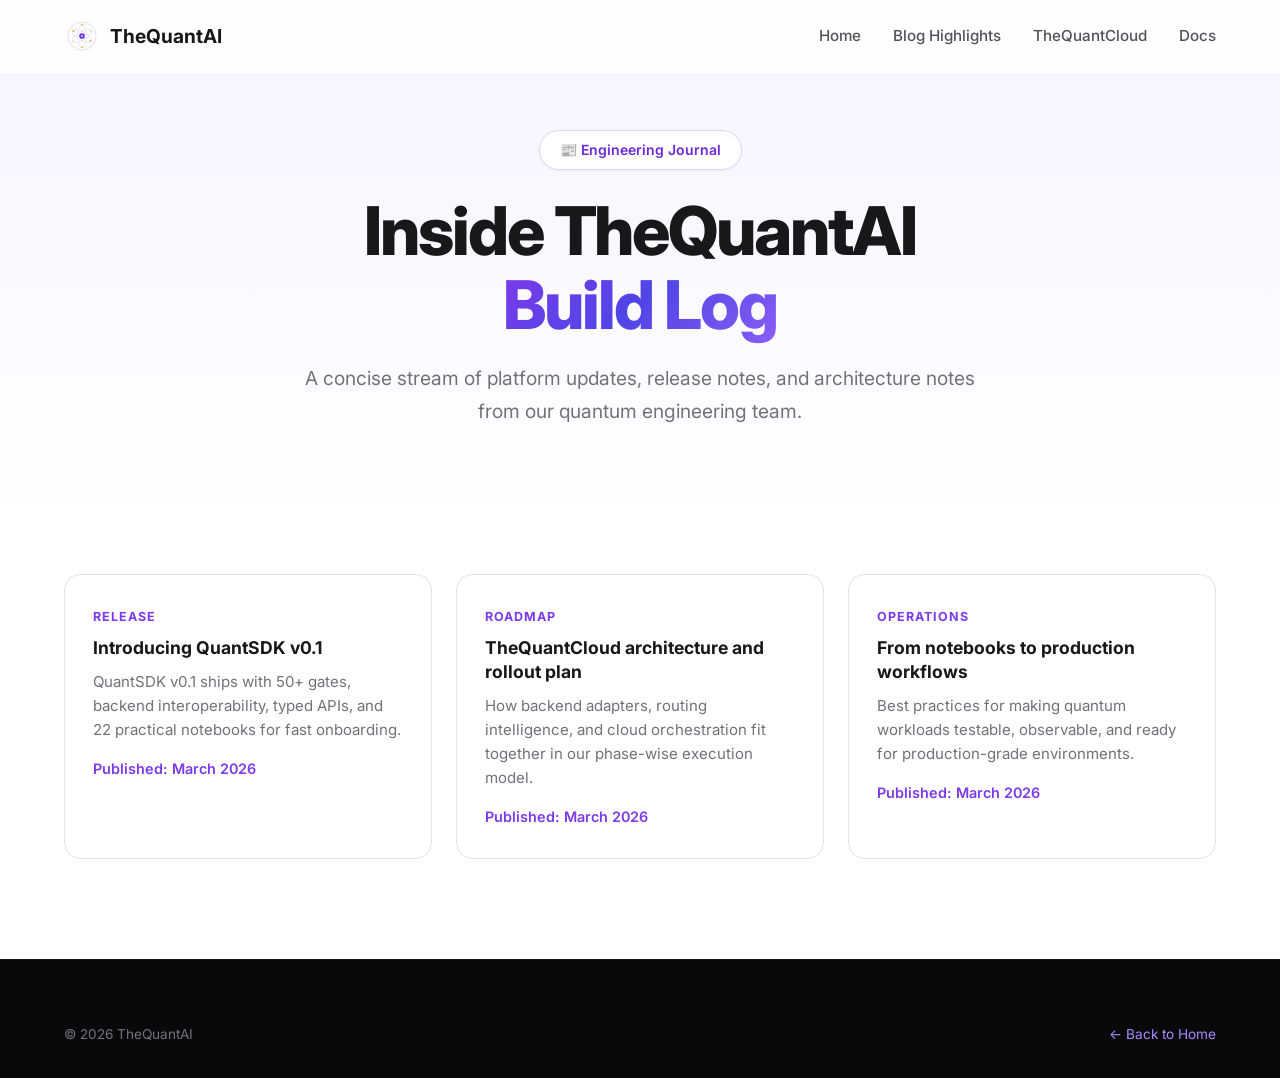
==== blog.html @ ac03808c "feat: add first-party blog page and sitemap entry" ====
<!DOCTYPE html>
<html lang="en">
<head>
    <meta charset="UTF-8">
    <meta name="viewport" content="width=device-width, initial-scale=1.0">
    <title>TheQuantAI Blog — Engineering Updates</title>
    <meta name="description" content="Engineering updates from TheQuantAI on QuantSDK, TheQuantCloud roadmap, and practical quantum workflows.">
    <meta property="og:title" content="TheQuantAI Blog">
    <meta property="og:description" content="Engineering updates and platform milestones from TheQuantAI.">
    <meta property="og:type" content="website">
    <meta property="og:url" content="https://thequantai.in/blog.html">
    <meta property="og:image" content="https://thequantai.in/assets/og-image.png">
    <link rel="icon" type="image/svg+xml" href="assets/favicon.svg">
    <link rel="preconnect" href="https://fonts.googleapis.com">
    <link rel="preconnect" href="https://fonts.gstatic.com" crossorigin>
    <link href="https://fonts.googleapis.com/css2?family=Inter:wght@400;500;600;700;800&family=JetBrains+Mono:wght@400;500&display=swap" rel="stylesheet">
    <link rel="stylesheet" href="style.css">
    <script defer data-domain="thequantai.in" src="https://plausible.io/js/script.js"></script>
</head>
<body>
    <nav class="nav" id="nav">
        <div class="container nav-inner">
            <a href="/" class="nav-logo">
                <img src="assets/logo-thequantai.svg" alt="TheQuantAI" width="36" height="36">
                <span>TheQuantAI</span>
            </a>
            <div class="nav-links" id="navLinks">
                <a href="/">Home</a>
                <a href="/#blog">Blog Highlights</a>
                <a href="https://thequantcloud.com">TheQuantCloud</a>
                <a href="https://docs.thequantcloud.com">Docs</a>
            </div>
        </div>
    </nav>

    <section class="hero" style="padding: 130px 0 70px;">
        <div class="container hero-content">
            <div class="hero-badge">📰 Engineering Journal</div>
            <h1>Inside TheQuantAI<br><span class="gradient-text">Build Log</span></h1>
            <p class="hero-subtitle">A concise stream of platform updates, release notes, and architecture notes from our quantum engineering team.</p>
        </div>
    </section>

    <section class="section" style="padding-top: 40px;">
        <div class="container">
            <div class="blog-grid">
                <article class="blog-card" id="quant-sdk-v01">
                    <span class="blog-meta">Release</span>
                    <h3>Introducing QuantSDK v0.1</h3>
                    <p>QuantSDK v0.1 ships with 50+ gates, backend interoperability, typed APIs, and 22 practical notebooks for fast onboarding.</p>
                    <span class="blog-link">Published: March 2026</span>
                </article>

                <article class="blog-card" id="quantcloud-roadmap">
                    <span class="blog-meta">Roadmap</span>
                    <h3>TheQuantCloud architecture and rollout plan</h3>
                    <p>How backend adapters, routing intelligence, and cloud orchestration fit together in our phase-wise execution model.</p>
                    <span class="blog-link">Published: March 2026</span>
                </article>

                <article class="blog-card" id="production-workflows">
                    <span class="blog-meta">Operations</span>
                    <h3>From notebooks to production workflows</h3>
                    <p>Best practices for making quantum workloads testable, observable, and ready for production-grade environments.</p>
                    <span class="blog-link">Published: March 2026</span>
                </article>
            </div>
        </div>
    </section>

    <footer class="footer">
        <div class="container">
            <div class="footer-bottom" style="border-top: 0; padding-top: 0;">
                <p>&copy; 2026 TheQuantAI</p>
                <p><a href="/" style="color:#a78bfa;text-decoration:none;">← Back to Home</a></p>
            </div>
        </div>
    </footer>

    <script src="script.js"></script>
</body>
</html>
---- style.css ----
/* ─── TheQuantAI — Design System ─── */
/* Palette: Violet #7C3AED → Indigo #4F46E5 | Amber #F59E0B accent */

:root {
    --violet-50: #F5F3FF;
    --violet-100: #EDE9FE;
    --violet-200: #DDD6FE;
    --violet-400: #A78BFA;
    --violet-500: #8B5CF6;
    --violet-600: #7C3AED;
    --violet-700: #6D28D9;
    --violet-800: #5B21B6;
    --violet-900: #4C1D95;
    --indigo-500: #6366F1;
    --indigo-600: #4F46E5;
    --amber-400: #FBBF24;
    --amber-500: #F59E0B;
    --gray-50: #FAFAFA;
    --gray-100: #F4F4F5;
    --gray-200: #E4E4E7;
    --gray-300: #D4D4D8;
    --gray-400: #A1A1AA;
    --gray-500: #71717A;
    --gray-600: #52525B;
    --gray-700: #3F3F46;
    --gray-800: #27272A;
    --gray-900: #18181B;
    --gray-950: #09090B;
    --font-sans: 'Inter', system-ui, -apple-system, sans-serif;
    --font-mono: 'JetBrains Mono', 'Fira Code', monospace;
    --radius: 12px;
    --radius-sm: 8px;
    --radius-lg: 16px;
    --radius-xl: 24px;
    --shadow-sm: 0 1px 2px rgba(0,0,0,0.05);
    --shadow: 0 4px 6px -1px rgba(0,0,0,0.1);
    --shadow-lg: 0 10px 15px -3px rgba(0,0,0,0.1);
    --shadow-xl: 0 20px 25px -5px rgba(0,0,0,0.1);
    --shadow-glow: 0 0 40px rgba(124,58,237,0.15);
}

*, *::before, *::after { box-sizing: border-box; margin: 0; padding: 0; }

html { scroll-behavior: smooth; }

body {
    font-family: var(--font-sans);
    color: var(--gray-800);
    background: white;
    line-height: 1.6;
    -webkit-font-smoothing: antialiased;
    -moz-osx-font-smoothing: grayscale;
}

.container {
    max-width: 1200px;
    margin: 0 auto;
    padding: 0 24px;
}

/* ─── Navigation ─── */
.nav {
    position: fixed;
    top: 0;
    left: 0;
    right: 0;
    z-index: 1000;
    background: rgba(255,255,255,0.85);
    backdrop-filter: blur(16px);
    -webkit-backdrop-filter: blur(16px);
    border-bottom: 1px solid transparent;
    transition: border-color 0.3s, background 0.3s;
}
.nav.scrolled {
    border-bottom-color: var(--gray-200);
    background: rgba(255,255,255,0.95);
}
.nav-inner {
    display: flex;
    align-items: center;
    justify-content: space-between;
    height: 72px;
}
.nav-logo {
    display: flex;
    align-items: center;
    gap: 10px;
    text-decoration: none;
    font-weight: 700;
    font-size: 1.2rem;
    color: var(--gray-900);
}
.nav-links {
    display: flex;
    align-items: center;
    gap: 32px;
}
.nav-links a {
    text-decoration: none;
    color: var(--gray-600);
    font-weight: 500;
    font-size: 0.95rem;
    transition: color 0.2s;
}
.nav-links a:hover { color: var(--violet-600); }
.nav-github {
    display: flex;
    align-items: center;
    padding: 8px;
    border-radius: 8px;
    transition: background 0.2s;
}
.nav-github:hover { background: var(--gray-100); }
.nav-toggle {
    display: none;
    flex-direction: column;
    gap: 5px;
    background: none;
    border: none;
    cursor: pointer;
    padding: 8px;
}
.nav-toggle span {
    display: block;
    width: 24px;
    height: 2px;
    background: var(--gray-700);
    border-radius: 2px;
    transition: transform 0.3s;
}

/* ─── Hero ─── */
.hero {
    position: relative;
    padding: 160px 0 100px;
    overflow: hidden;
    background: linear-gradient(180deg, var(--violet-50) 0%, white 100%);
}
.hero-bg {
    position: absolute;
    inset: 0;
    overflow: hidden;
}
.hero-grid {
    position: absolute;
    inset: 0;
    background-image:
        linear-gradient(rgba(124,58,237,0.05) 1px, transparent 1px),
        linear-gradient(90deg, rgba(124,58,237,0.05) 1px, transparent 1px);
    background-size: 60px 60px;
    mask-image: radial-gradient(ellipse at center, black 30%, transparent 70%);
    -webkit-mask-image: radial-gradient(ellipse at center, black 30%, transparent 70%);
}
.hero-glow {
    position: absolute;
    top: -200px;
    left: 50%;
    transform: translateX(-50%);
    width: 800px;
    height: 600px;
    background: radial-gradient(ellipse, rgba(124,58,237,0.12) 0%, transparent 70%);
}
.hero-content {
    position: relative;
    text-align: center;
    z-index: 1;
}
.hero-badge {
    display: inline-flex;
    align-items: center;
    gap: 8px;
    padding: 8px 20px;
    background: white;
    border: 1px solid var(--violet-200);
    border-radius: 100px;
    font-size: 0.875rem;
    font-weight: 600;
    color: var(--violet-700);
    margin-bottom: 24px;
    box-shadow: var(--shadow-sm);
}
.hero h1 {
    font-size: clamp(2.5rem, 6vw, 4.2rem);
    font-weight: 800;
    line-height: 1.1;
    letter-spacing: -0.03em;
    color: var(--gray-900);
    margin-bottom: 20px;
}
.gradient-text {
    background: linear-gradient(135deg, var(--violet-600), var(--indigo-600), var(--violet-500));
    -webkit-background-clip: text;
    -webkit-text-fill-color: transparent;
    background-clip: text;
}
.hero-subtitle {
    font-size: 1.2rem;
    color: var(--gray-500);
    max-width: 680px;
    margin: 0 auto 36px;
    line-height: 1.7;
}
.hero-actions {
    display: flex;
    gap: 16px;
    justify-content: center;
    flex-wrap: wrap;
    margin-bottom: 60px;
}
.hero-stats {
    display: flex;
    justify-content: center;
    gap: 48px;
    flex-wrap: wrap;
}
.stat {
    text-align: center;
}
.stat-value {
    display: block;
    font-size: 2rem;
    font-weight: 800;
    color: var(--violet-600);
    letter-spacing: -0.02em;
}
.stat-label {
    font-size: 0.875rem;
    color: var(--gray-500);
    font-weight: 500;
}

/* ─── Buttons ─── */
.btn {
    display: inline-flex;
    align-items: center;
    gap: 8px;
    padding: 14px 28px;
    border-radius: var(--radius);
    font-weight: 600;
    font-size: 0.95rem;
    text-decoration: none;
    transition: all 0.2s ease;
    cursor: pointer;
    border: none;
}
.btn-primary {
    background: linear-gradient(135deg, var(--violet-600), var(--indigo-600));
    color: white;
    box-shadow: 0 4px 14px rgba(124,58,237,0.35);
}
.btn-primary:hover {
    transform: translateY(-2px);
    box-shadow: 0 6px 20px rgba(124,58,237,0.45);
}
.btn-secondary {
    background: white;
    color: var(--gray-800);
    border: 1px solid var(--gray-200);
    box-shadow: var(--shadow-sm);
}
.btn-secondary:hover {
    background: var(--gray-50);
    border-color: var(--gray-300);
    transform: translateY(-1px);
}
.btn-outline {
    background: transparent;
    color: white;
    border: 1px solid rgba(255,255,255,0.3);
}
.btn-outline:hover {
    background: rgba(255,255,255,0.1);
    border-color: rgba(255,255,255,0.5);
}

/* ─── Sections ─── */
.section {
    padding: 100px 0;
}
.section-dark {
    background: var(--gray-950);
    color: white;
}
.section-dark .section-desc {
    color: var(--gray-400);
}
.section-header {
    text-align: center;
    margin-bottom: 64px;
}
.section-tag {
    display: inline-block;
    padding: 4px 16px;
    background: var(--violet-100);
    color: var(--violet-700);
    border-radius: 100px;
    font-size: 0.8rem;
    font-weight: 600;
    text-transform: uppercase;
    letter-spacing: 0.08em;
    margin-bottom: 16px;
}
.section-dark .section-tag {
    background: rgba(124,58,237,0.2);
    color: var(--violet-400);
}
.section-header h2 {
    font-size: clamp(2rem, 4vw, 3rem);
    font-weight: 800;
    letter-spacing: -0.02em;
    line-height: 1.15;
    margin-bottom: 16px;
}
.section-desc {
    font-size: 1.1rem;
    color: var(--gray-500);
    max-width: 640px;
    margin: 0 auto;
    line-height: 1.7;
}

/* ─── Mission Grid ─── */
.mission-grid {
    display: grid;
    grid-template-columns: repeat(auto-fit, minmax(260px, 1fr));
    gap: 24px;
}
.mission-card {
    padding: 32px;
    background: white;
    border: 1px solid var(--gray-200);
    border-radius: var(--radius-lg);
    transition: all 0.3s;
}
.mission-card:hover {
    border-color: var(--violet-200);
    box-shadow: var(--shadow-glow);
    transform: translateY(-4px);
}
.mission-icon {
    font-size: 2rem;
    margin-bottom: 16px;
}
.mission-card h3 {
    font-size: 1.15rem;
    font-weight: 700;
    margin-bottom: 8px;
    color: var(--gray-900);
}
.mission-card p {
    color: var(--gray-500);
    font-size: 0.95rem;
    line-height: 1.6;
}

/* ─── Verticals ─── */
.verticals-grid {
    display: grid;
    grid-template-columns: repeat(auto-fit, minmax(400px, 1fr));
    gap: 32px;
}
.vertical-card {
    padding: 40px;
    background: rgba(255,255,255,0.05);
    border: 1px solid rgba(255,255,255,0.1);
    border-radius: var(--radius-xl);
    transition: all 0.3s;
}
.vertical-card:hover {
    border-color: rgba(124,58,237,0.3);
    background: rgba(255,255,255,0.08);
}
.vertical-badge {
    display: inline-block;
    padding: 4px 14px;
    border-radius: 100px;
    font-size: 0.8rem;
    font-weight: 600;
    margin-bottom: 20px;
}
.vertical-badge.active { background: rgba(34,197,94,0.15); color: #4ade80; }
.vertical-badge.coming { background: rgba(251,191,36,0.15); color: var(--amber-400); }
.vertical-logo { margin-bottom: 16px; filter: brightness(1.3); }
.vertical-card h3 {
    font-size: 1.6rem;
    font-weight: 800;
    margin-bottom: 4px;
}
.vertical-tagline {
    color: var(--violet-400);
    font-weight: 500;
    margin-bottom: 16px;
    font-size: 1rem;
}
.vertical-card > p:not(.vertical-tagline) {
    color: var(--gray-400);
    line-height: 1.7;
    margin-bottom: 20px;
}
.vertical-features {
    list-style: none;
    margin-bottom: 28px;
}
.vertical-features li {
    padding: 6px 0;
    color: var(--gray-300);
    font-size: 0.95rem;
}
.vertical-features li::before {
    content: "✦ ";
    color: var(--violet-400);
}

/* ─── Technology ─── */
.tech-showcase {
    display: grid;
    grid-template-columns: 1.2fr 1fr;
    gap: 48px;
    align-items: start;
}
.tech-code {
    background: var(--gray-950);
    border-radius: var(--radius-lg);
    overflow: hidden;
    box-shadow: var(--shadow-xl);
    border: 1px solid var(--gray-800);
}
.code-header {
    display: flex;
    align-items: center;
    gap: 12px;
    padding: 14px 20px;
    background: var(--gray-900);
    border-bottom: 1px solid var(--gray-800);
}
.code-dots { display: flex; gap: 8px; }
.dot {
    width: 12px;
    height: 12px;
    border-radius: 50%;
}
.dot.red { background: #FF5F57; }
.dot.yellow { background: #FEBC2E; }
.dot.green { background: #28C840; }
.code-title {
    font-family: var(--font-mono);
    font-size: 0.8rem;
    color: var(--gray-400);
}
.code-block {
    padding: 24px;
    font-family: var(--font-mono);
    font-size: 0.88rem;
    line-height: 1.8;
    color: #E4E4E7;
    overflow-x: auto;
}
.code-block .kw { color: #C084FC; }
.code-block .mod { color: #67E8F9; }
.code-block .fn { color: #67E8F9; }
.code-block .str { color: #86EFAC; }
.code-block .num { color: var(--amber-400); }
.code-block .cmt { color: #71717A; font-style: italic; }

.tech-features {
    display: flex;
    flex-direction: column;
    gap: 24px;
}
.tech-feature {
    display: flex;
    gap: 16px;
    padding: 20px;
    border-radius: var(--radius);
    border: 1px solid var(--gray-200);
    transition: all 0.2s;
}
.tech-feature:hover {
    border-color: var(--violet-200);
    box-shadow: var(--shadow);
}
.tech-icon {
    font-size: 1.5rem;
    flex-shrink: 0;
    width: 40px;
    text-align: center;
}
.tech-feature h4 {
    font-size: 1rem;
    font-weight: 700;
    margin-bottom: 4px;
    color: var(--gray-900);
}
.tech-feature p {
    font-size: 0.9rem;
    color: var(--gray-500);
    line-height: 1.5;
}

/* ─── Timeline / Roadmap ─── */
.timeline {
    max-width: 700px;
    margin: 0 auto;
    position: relative;
}
.timeline::before {
    content: '';
    position: absolute;
    left: 12px;
    top: 0;
    bottom: 0;
    width: 2px;
    background: rgba(255,255,255,0.1);
}
.timeline-item {
    display: flex;
    gap: 32px;
    padding-bottom: 48px;
    position: relative;
}
.timeline-marker {
    width: 26px;
    height: 26px;
    border-radius: 50%;
    background: var(--gray-800);
    border: 2px solid var(--gray-600);
    flex-shrink: 0;
    position: relative;
    z-index: 1;
    transition: all 0.3s;
}
.timeline-item.active .timeline-marker {
    background: var(--violet-600);
    border-color: var(--violet-400);
    box-shadow: 0 0 20px rgba(124,58,237,0.4);
}
.timeline-date {
    display: inline-block;
    font-size: 0.8rem;
    font-weight: 600;
    color: var(--violet-400);
    text-transform: uppercase;
    letter-spacing: 0.06em;
    margin-bottom: 8px;
}
.timeline-content h4 {
    font-size: 1.2rem;
    font-weight: 700;
    margin-bottom: 8px;
}
.timeline-content p {
    color: var(--gray-400);
    line-height: 1.7;
    font-size: 0.95rem;
}

/* ─── Team ─── */
.team-grid {
    display: flex;
    justify-content: center;
    gap: 32px;
    flex-wrap: wrap;
    margin-bottom: 48px;
}
.team-card {
    text-align: center;
    padding: 40px;
    background: white;
    border: 1px solid var(--gray-200);
    border-radius: var(--radius-xl);
    max-width: 360px;
    transition: all 0.3s;
}
.team-card:hover {
    border-color: var(--violet-200);
    box-shadow: var(--shadow-glow);
}
.team-avatar {
    width: 80px;
    height: 80px;
    border-radius: 50%;
    background: linear-gradient(135deg, var(--violet-600), var(--indigo-600));
    color: white;
    font-size: 2rem;
    font-weight: 700;
    display: flex;
    align-items: center;
    justify-content: center;
    margin: 0 auto 16px;
}
.team-card h4 {
    font-size: 1.2rem;
    font-weight: 700;
    color: var(--gray-900);
}
.team-role {
    color: var(--violet-600);
    font-weight: 500;
    font-size: 0.9rem;
    margin-bottom: 12px;
}
.team-bio {
    color: var(--gray-500);
    font-size: 0.9rem;
    line-height: 1.6;
    margin-bottom: 16px;
}
.team-links {
    display: flex;
    justify-content: center;
    gap: 16px;
}
.team-links a {
    color: var(--gray-400);
    transition: color 0.2s;
}
.team-links a:hover { color: var(--violet-600); }
.team-hiring {
    text-align: center;
    color: var(--gray-500);
    font-size: 1rem;
    line-height: 1.6;
}
.team-hiring a {
    color: var(--violet-600);
    text-decoration: none;
    font-weight: 600;
}
.team-hiring a:hover { text-decoration: underline; }

/* ─── Blog ─── */
.blog-grid {
    display: grid;
    grid-template-columns: repeat(auto-fit, minmax(280px, 1fr));
    gap: 24px;
}
.blog-card {
    display: block;
    padding: 28px;
    border: 1px solid var(--gray-200);
    border-radius: var(--radius-lg);
    text-decoration: none;
    transition: all 0.25s;
    background: white;
}
.blog-card:hover {
    border-color: var(--violet-200);
    box-shadow: var(--shadow-glow);
    transform: translateY(-3px);
}
.blog-meta {
    display: inline-block;
    font-size: 0.78rem;
    font-weight: 700;
    text-transform: uppercase;
    letter-spacing: 0.08em;
    color: var(--violet-600);
    margin-bottom: 10px;
}
.blog-card h3 {
    color: var(--gray-900);
    font-size: 1.1rem;
    line-height: 1.35;
    margin-bottom: 10px;
}
.blog-card p {
    color: var(--gray-500);
    font-size: 0.94rem;
    margin-bottom: 14px;
}
.blog-link {
    color: var(--violet-600);
    font-weight: 600;
    font-size: 0.9rem;
}

/* ─── CTA ─── */
.cta-section {
    padding: 80px 0;
}
.cta-inner {
    text-align: center;
    padding: 80px 48px;
    background: linear-gradient(135deg, var(--gray-950), #1E1B4B);
    border-radius: var(--radius-xl);
    color: white;
    position: relative;
    overflow: hidden;
}
.cta-inner::before {
    content: '';
    position: absolute;
    top: -50%;
    left: -50%;
    width: 200%;
    height: 200%;
    background: radial-gradient(ellipse at 60% 40%, rgba(124,58,237,0.15) 0%, transparent 60%);
}
.cta-inner h2 {
    font-size: clamp(1.8rem, 3.5vw, 2.5rem);
    font-weight: 800;
    margin-bottom: 12px;
    position: relative;
}
.cta-inner p {
    color: var(--gray-400);
    margin-bottom: 28px;
    position: relative;
}
.cta-install {
    display: inline-flex;
    align-items: center;
    gap: 12px;
    background: rgba(255,255,255,0.08);
    border: 1px solid rgba(255,255,255,0.15);
    border-radius: var(--radius);
    padding: 14px 24px;
    margin-bottom: 28px;
    position: relative;
}
.cta-install code {
    font-family: var(--font-mono);
    font-size: 1rem;
    color: var(--amber-400);
}
.copy-btn {
    background: none;
    border: none;
    color: var(--gray-400);
    cursor: pointer;
    padding: 4px;
    transition: color 0.2s;
}
.copy-btn:hover { color: white; }
.cta-actions {
    display: flex;
    justify-content: center;
    gap: 16px;
    flex-wrap: wrap;
    position: relative;
}

/* ─── Footer ─── */
.footer {
    background: var(--gray-950);
    color: var(--gray-400);
    padding: 64px 0 32px;
    border-top: 1px solid rgba(255,255,255,0.06);
}
.footer-grid {
    display: grid;
    grid-template-columns: 2fr 1fr 1fr 1fr 1fr;
    gap: 40px;
    margin-bottom: 48px;
}
.footer-brand {
    display: flex;
    flex-direction: column;
    gap: 8px;
}
.footer-brand span {
    font-weight: 700;
    font-size: 1.1rem;
    color: white;
}
.footer-brand p {
    font-size: 0.9rem;
    line-height: 1.6;
}
.footer-location {
    font-size: 0.85rem !important;
    color: var(--gray-500) !important;
}
.footer-col h5 {
    color: white;
    font-size: 0.85rem;
    font-weight: 600;
    text-transform: uppercase;
    letter-spacing: 0.08em;
    margin-bottom: 16px;
}
.footer-col a {
    display: block;
    color: var(--gray-400);
    text-decoration: none;
    font-size: 0.9rem;
    padding: 4px 0;
    transition: color 0.2s;
}
.footer-col a:hover { color: white; }
.footer-bottom {
    display: flex;
    justify-content: space-between;
    padding-top: 24px;
    border-top: 1px solid rgba(255,255,255,0.06);
    font-size: 0.85rem;
    color: var(--gray-500);
}

/* ─── Responsive ─── */
@media (max-width: 900px) {
    .tech-showcase { grid-template-columns: 1fr; }
    .footer-grid { grid-template-columns: 1fr 1fr; gap: 32px; }
    .verticals-grid { grid-template-columns: 1fr; }
}
@media (max-width: 640px) {
    .nav-links { display: none; }
    .nav-links.open {
        display: flex;
        flex-direction: column;
        position: absolute;
        top: 72px;
        left: 0;
        right: 0;
        background: white;
        padding: 24px;
        border-bottom: 1px solid var(--gray-200);
        gap: 16px;
        box-shadow: var(--shadow-lg);
    }
    .nav-toggle { display: flex; }
    .hero { padding: 120px 0 60px; }
    .hero-stats { gap: 24px; }
    .section { padding: 64px 0; }
    .footer-grid { grid-template-columns: 1fr; }
    .footer-bottom { flex-direction: column; gap: 8px; text-align: center; }
}
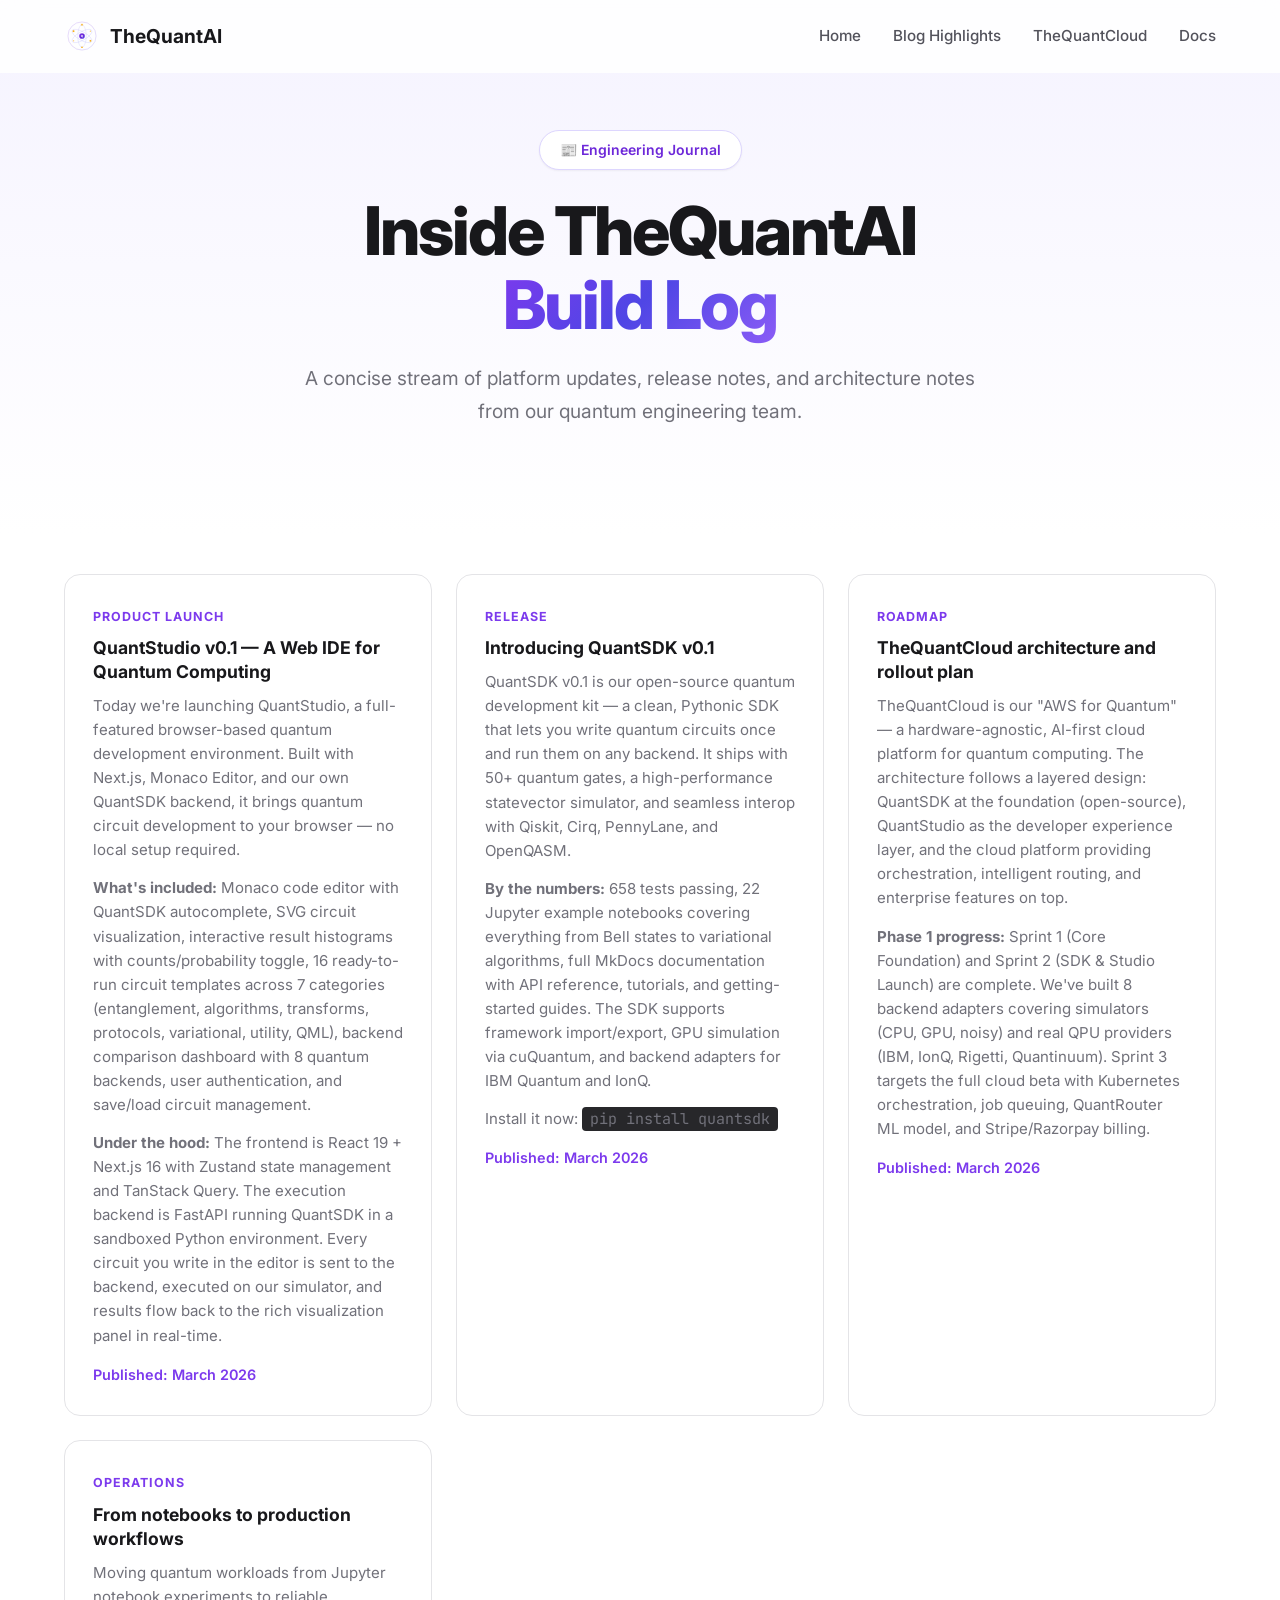
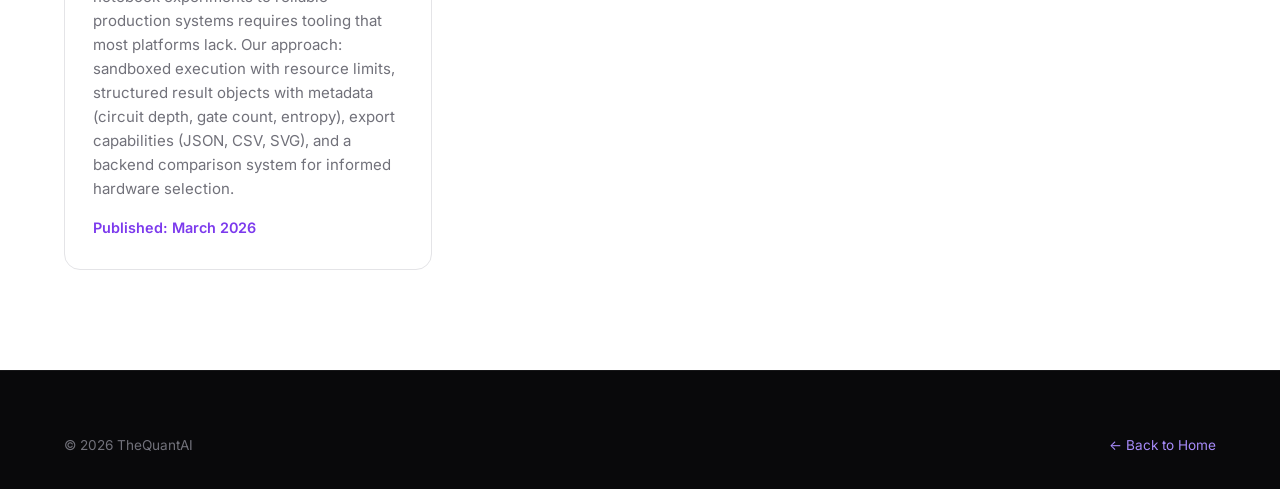
==== commit 884511b2: "update: Sprint 2 complete — QuantStudio live, 658 tests, 8 backends - Hero badge: QuantSDK v0.1.0 + " ====
--- a/blog.html
+++ b/blog.html
@@ -44,24 +44,36 @@
     <section class="section" style="padding-top: 40px;">
         <div class="container">
             <div class="blog-grid">
+                <article class="blog-card" id="quantstudio-launch">
+                    <span class="blog-meta">Product Launch</span>
+                    <h3>QuantStudio v0.1 — A Web IDE for Quantum Computing</h3>
+                    <p>Today we're launching QuantStudio, a full-featured browser-based quantum development environment. Built with Next.js, Monaco Editor, and our own QuantSDK backend, it brings quantum circuit development to your browser — no local setup required.</p>
+                    <p><strong>What's included:</strong> Monaco code editor with QuantSDK autocomplete, SVG circuit visualization, interactive result histograms with counts/probability toggle, 16 ready-to-run circuit templates across 7 categories (entanglement, algorithms, transforms, protocols, variational, utility, QML), backend comparison dashboard with 8 quantum backends, user authentication, and save/load circuit management.</p>
+                    <p><strong>Under the hood:</strong> The frontend is React 19 + Next.js 16 with Zustand state management and TanStack Query. The execution backend is FastAPI running QuantSDK in a sandboxed Python environment. Every circuit you write in the editor is sent to the backend, executed on our simulator, and results flow back to the rich visualization panel in real-time.</p>
+                    <span class="blog-link">Published: March 2026</span>
+                </article>
+
                 <article class="blog-card" id="quant-sdk-v01">
                     <span class="blog-meta">Release</span>
                     <h3>Introducing QuantSDK v0.1</h3>
-                    <p>QuantSDK v0.1 ships with 50+ gates, backend interoperability, typed APIs, and 22 practical notebooks for fast onboarding.</p>
+                    <p>QuantSDK v0.1 is our open-source quantum development kit — a clean, Pythonic SDK that lets you write quantum circuits once and run them on any backend. It ships with 50+ quantum gates, a high-performance statevector simulator, and seamless interop with Qiskit, Cirq, PennyLane, and OpenQASM.</p>
+                    <p><strong>By the numbers:</strong> 658 tests passing, 22 Jupyter example notebooks covering everything from Bell states to variational algorithms, full MkDocs documentation with API reference, tutorials, and getting-started guides. The SDK supports framework import/export, GPU simulation via cuQuantum, and backend adapters for IBM Quantum and IonQ.</p>
+                    <p>Install it now: <code style="background:var(--gray-800);padding:2px 8px;border-radius:4px;font-family:var(--font-mono);">pip install quantsdk</code></p>
                     <span class="blog-link">Published: March 2026</span>
                 </article>
 
                 <article class="blog-card" id="quantcloud-roadmap">
                     <span class="blog-meta">Roadmap</span>
                     <h3>TheQuantCloud architecture and rollout plan</h3>
-                    <p>How backend adapters, routing intelligence, and cloud orchestration fit together in our phase-wise execution model.</p>
+                    <p>TheQuantCloud is our "AWS for Quantum" — a hardware-agnostic, AI-first cloud platform for quantum computing. The architecture follows a layered design: QuantSDK at the foundation (open-source), QuantStudio as the developer experience layer, and the cloud platform providing orchestration, intelligent routing, and enterprise features on top.</p>
+                    <p><strong>Phase 1 progress:</strong> Sprint 1 (Core Foundation) and Sprint 2 (SDK & Studio Launch) are complete. We've built 8 backend adapters covering simulators (CPU, GPU, noisy) and real QPU providers (IBM, IonQ, Rigetti, Quantinuum). Sprint 3 targets the full cloud beta with Kubernetes orchestration, job queuing, QuantRouter ML model, and Stripe/Razorpay billing.</p>
                     <span class="blog-link">Published: March 2026</span>
                 </article>
 
                 <article class="blog-card" id="production-workflows">
                     <span class="blog-meta">Operations</span>
                     <h3>From notebooks to production workflows</h3>
-                    <p>Best practices for making quantum workloads testable, observable, and ready for production-grade environments.</p>
+                    <p>Moving quantum workloads from Jupyter notebook experiments to reliable production systems requires tooling that most platforms lack. Our approach: sandboxed execution with resource limits, structured result objects with metadata (circuit depth, gate count, entropy), export capabilities (JSON, CSV, SVG), and a backend comparison system for informed hardware selection.</p>
                     <span class="blog-link">Published: March 2026</span>
                 </article>
             </div>
--- a/style.css
+++ b/style.css
@@ -534,6 +534,22 @@
     border-color: var(--violet-400);
     box-shadow: 0 0 20px rgba(124,58,237,0.4);
 }
+.timeline-item.completed .timeline-marker {
+    background: #059669;
+    border-color: #34D399;
+    box-shadow: 0 0 16px rgba(5,150,105,0.3);
+}
+.timeline-item.completed .timeline-marker::after {
+    content: '✓';
+    position: absolute;
+    inset: 0;
+    display: flex;
+    align-items: center;
+    justify-content: center;
+    color: #fff;
+    font-size: 13px;
+    font-weight: 700;
+}
 .timeline-date {
     display: inline-block;
     font-size: 0.8rem;
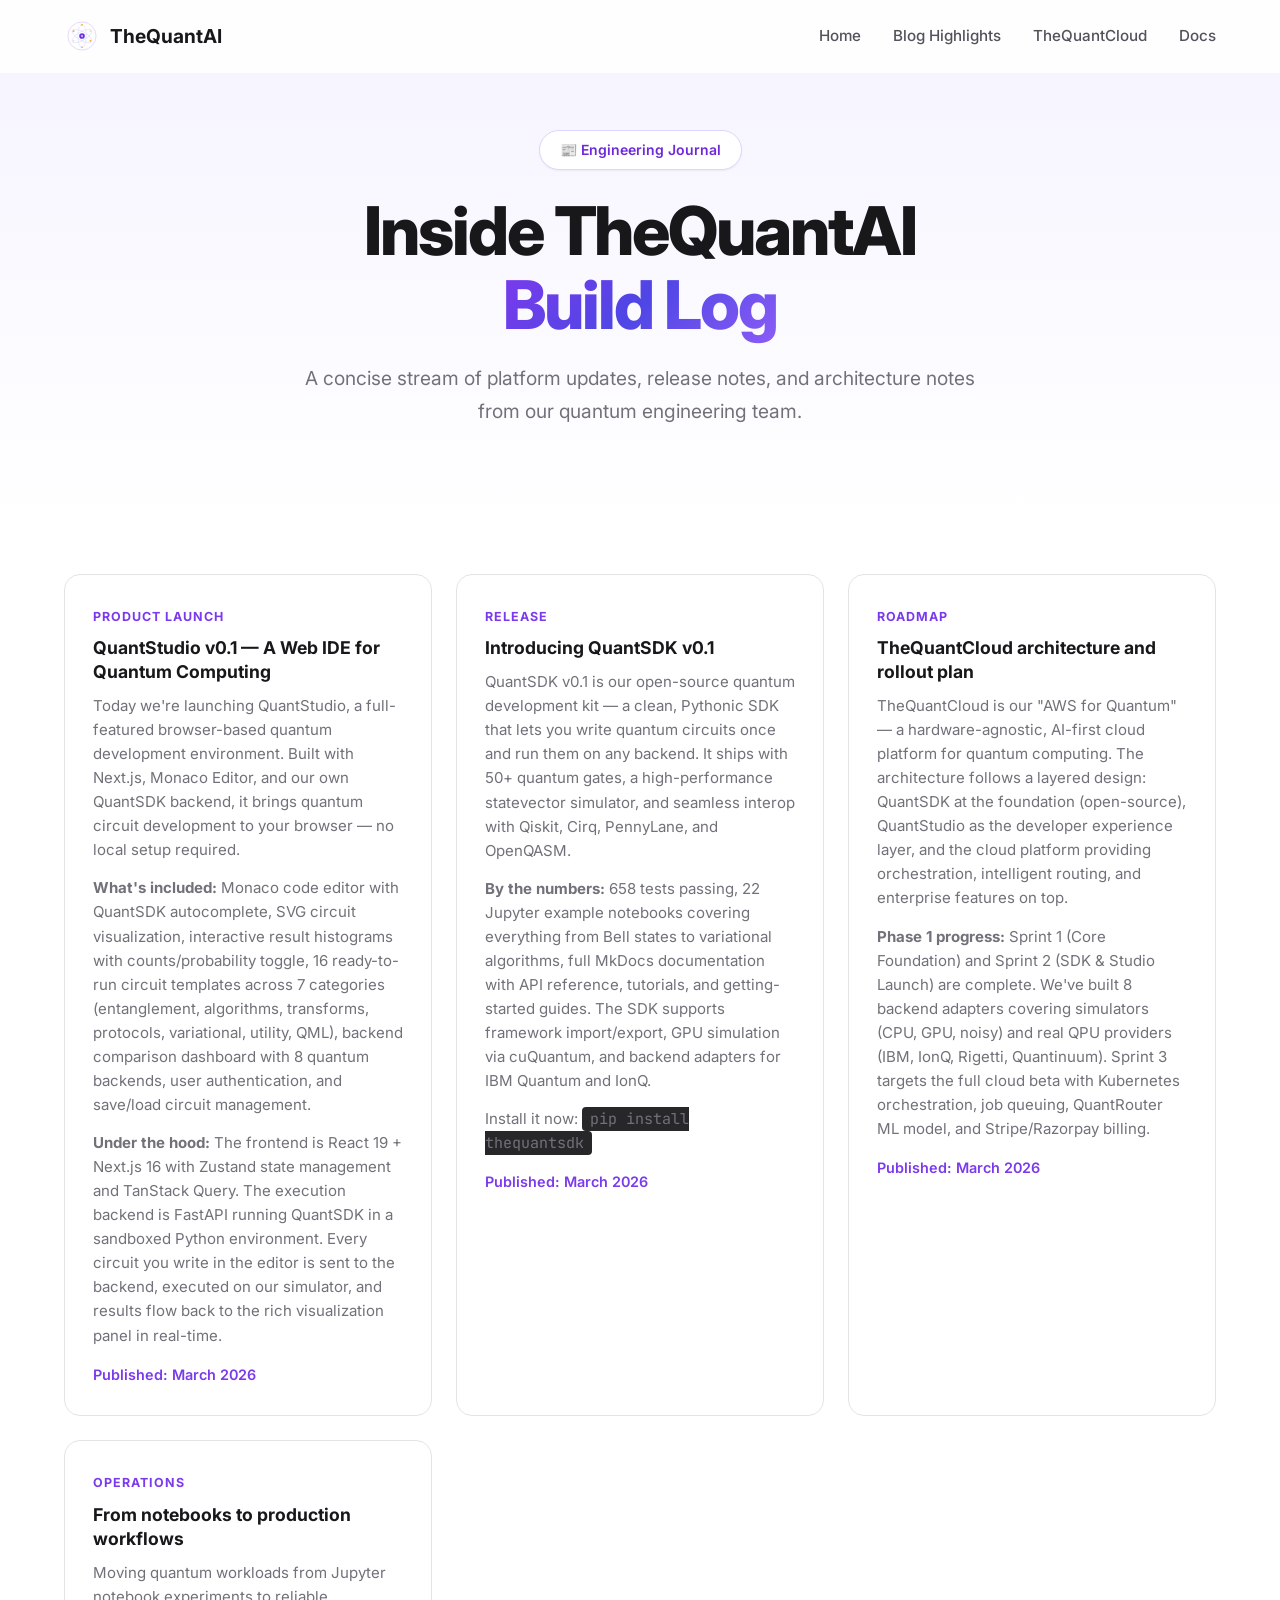
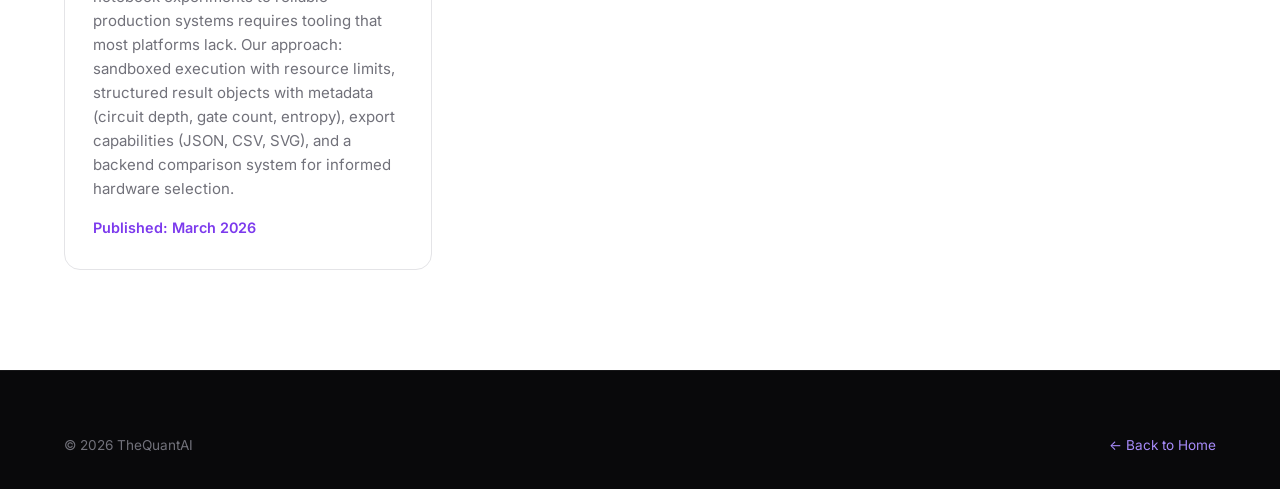
==== commit a8414fc7: "fix: rename pip install quantsdk → thequantsdk (PyPI name conflict)" ====
--- a/blog.html
+++ b/blog.html
@@ -58,7 +58,7 @@
                     <h3>Introducing QuantSDK v0.1</h3>
                     <p>QuantSDK v0.1 is our open-source quantum development kit — a clean, Pythonic SDK that lets you write quantum circuits once and run them on any backend. It ships with 50+ quantum gates, a high-performance statevector simulator, and seamless interop with Qiskit, Cirq, PennyLane, and OpenQASM.</p>
                     <p><strong>By the numbers:</strong> 658 tests passing, 22 Jupyter example notebooks covering everything from Bell states to variational algorithms, full MkDocs documentation with API reference, tutorials, and getting-started guides. The SDK supports framework import/export, GPU simulation via cuQuantum, and backend adapters for IBM Quantum and IonQ.</p>
-                    <p>Install it now: <code style="background:var(--gray-800);padding:2px 8px;border-radius:4px;font-family:var(--font-mono);">pip install quantsdk</code></p>
+                    <p>Install it now: <code style="background:var(--gray-800);padding:2px 8px;border-radius:4px;font-family:var(--font-mono);">pip install thequantsdk</code></p>
                     <span class="blog-link">Published: March 2026</span>
                 </article>
 
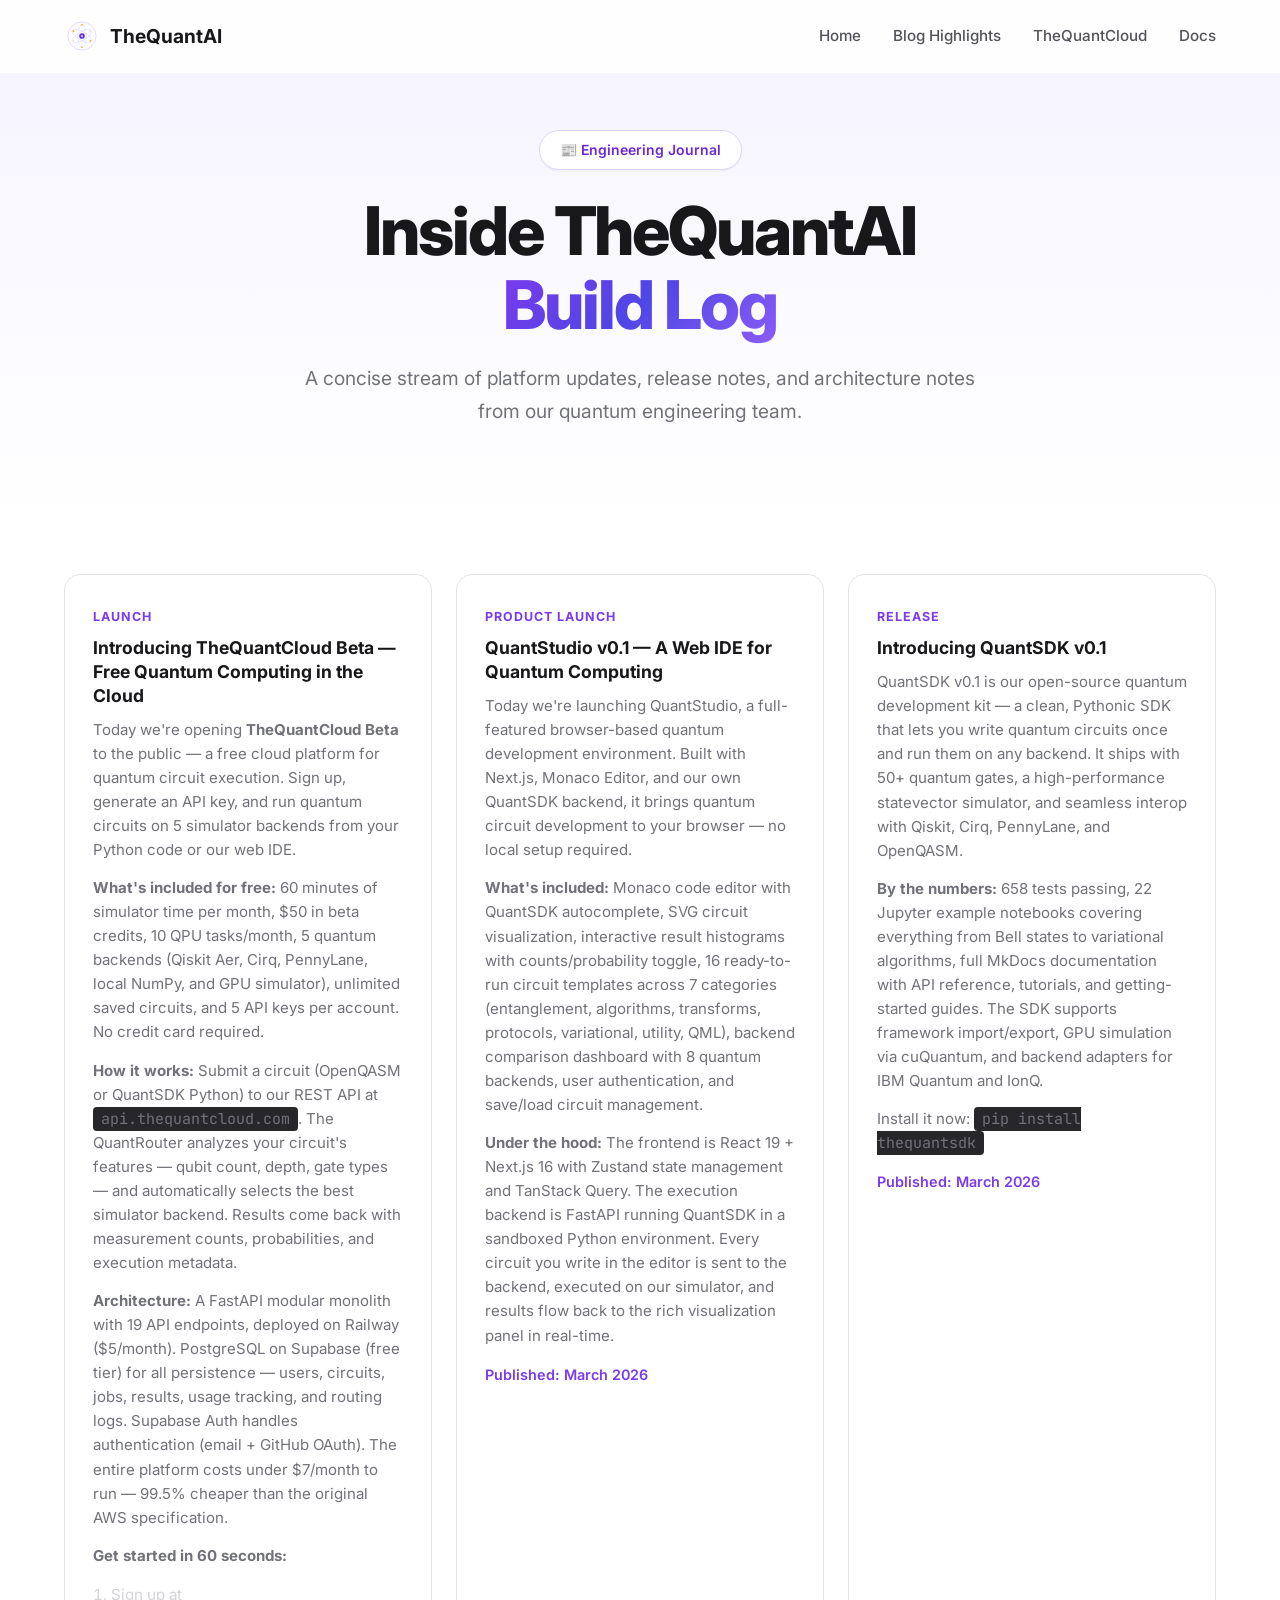
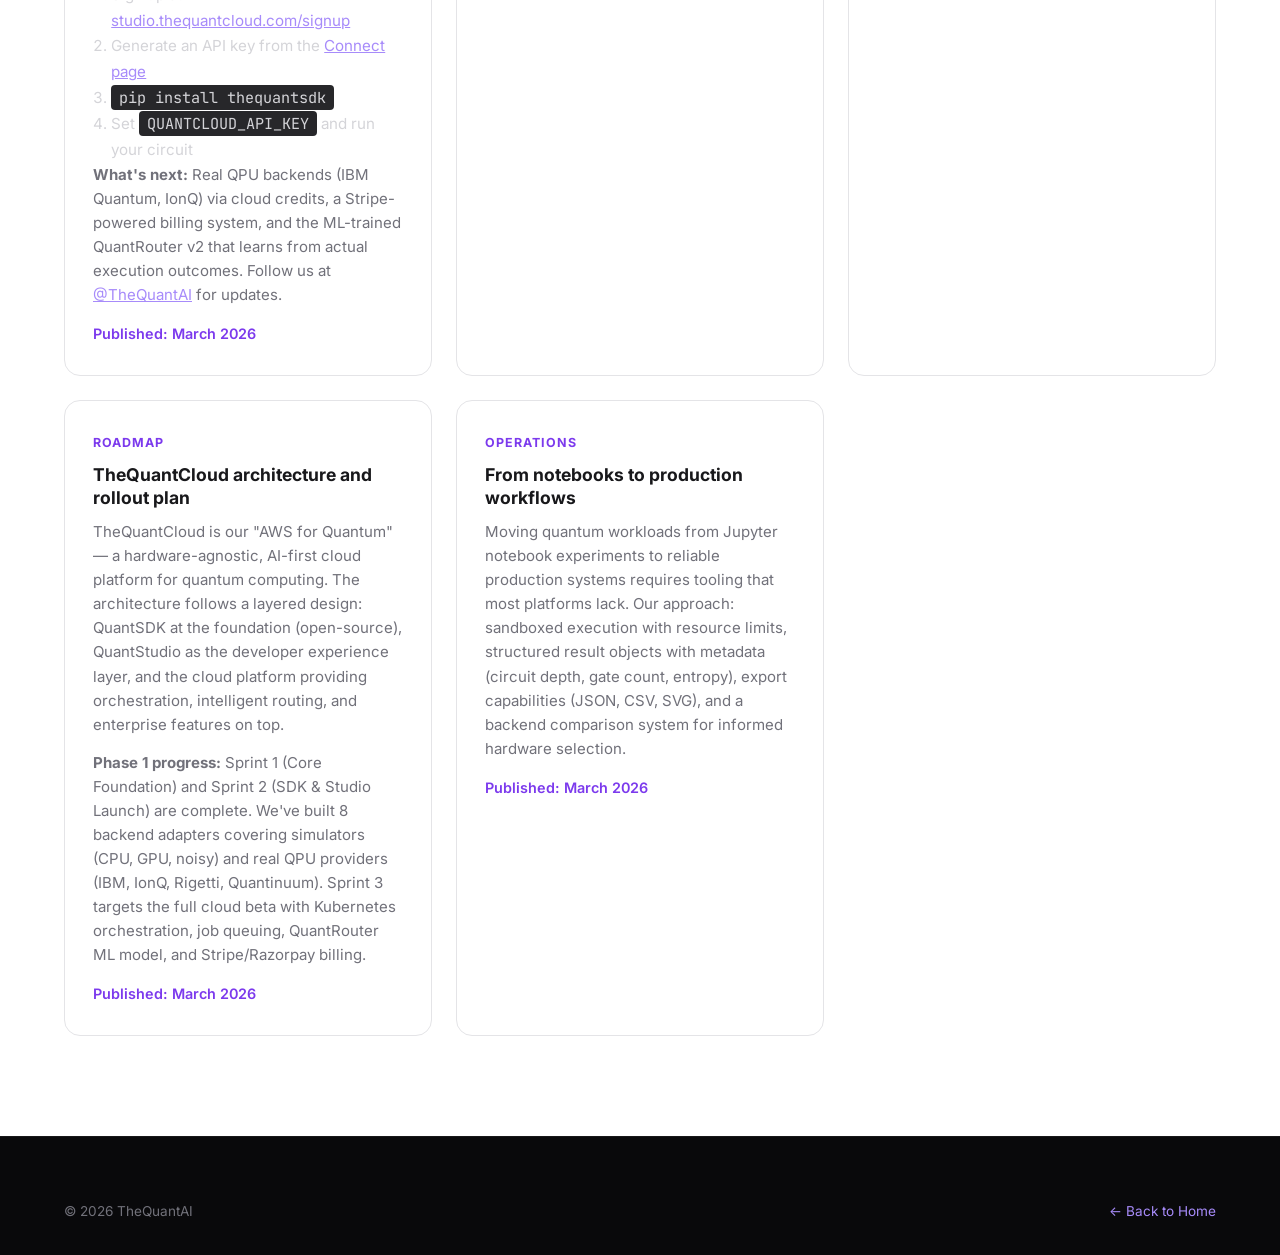
==== commit a5fd5c1a: "feat(L7): Add TheQuantCloud Beta launch blog post" ====
--- a/blog.html
+++ b/blog.html
@@ -44,6 +44,24 @@
     <section class="section" style="padding-top: 40px;">
         <div class="container">
             <div class="blog-grid">
+                <article class="blog-card" id="quantcloud-beta-launch">
+                    <span class="blog-meta">Launch</span>
+                    <h3>Introducing TheQuantCloud Beta — Free Quantum Computing in the Cloud</h3>
+                    <p>Today we're opening <strong>TheQuantCloud Beta</strong> to the public — a free cloud platform for quantum circuit execution. Sign up, generate an API key, and run quantum circuits on 5 simulator backends from your Python code or our web IDE.</p>
+                    <p><strong>What's included for free:</strong> 60 minutes of simulator time per month, $50 in beta credits, 10 QPU tasks/month, 5 quantum backends (Qiskit Aer, Cirq, PennyLane, local NumPy, and GPU simulator), unlimited saved circuits, and 5 API keys per account. No credit card required.</p>
+                    <p><strong>How it works:</strong> Submit a circuit (OpenQASM or QuantSDK Python) to our REST API at <code style="background:var(--gray-800);padding:2px 8px;border-radius:4px;font-family:var(--font-mono);">api.thequantcloud.com</code>. The QuantRouter analyzes your circuit's features — qubit count, depth, gate types — and automatically selects the best simulator backend. Results come back with measurement counts, probabilities, and execution metadata.</p>
+                    <p><strong>Architecture:</strong> A FastAPI modular monolith with 19 API endpoints, deployed on Railway ($5/month). PostgreSQL on Supabase (free tier) for all persistence — users, circuits, jobs, results, usage tracking, and routing logs. Supabase Auth handles authentication (email + GitHub OAuth). The entire platform costs under $7/month to run — 99.5% cheaper than the original AWS specification.</p>
+                    <p><strong>Get started in 60 seconds:</strong></p>
+                    <ol style="padding-left: 1.2em; color: var(--gray-300); font-size: 0.95rem; line-height: 1.7;">
+                        <li>Sign up at <a href="https://studio.thequantcloud.com/signup" style="color:#a78bfa;">studio.thequantcloud.com/signup</a></li>
+                        <li>Generate an API key from the <a href="https://studio.thequantcloud.com/connect" style="color:#a78bfa;">Connect page</a></li>
+                        <li><code style="background:var(--gray-800);padding:2px 8px;border-radius:4px;font-family:var(--font-mono);">pip install thequantsdk</code></li>
+                        <li>Set <code style="background:var(--gray-800);padding:2px 8px;border-radius:4px;font-family:var(--font-mono);">QUANTCLOUD_API_KEY</code> and run your circuit</li>
+                    </ol>
+                    <p><strong>What's next:</strong> Real QPU backends (IBM Quantum, IonQ) via cloud credits, a Stripe-powered billing system, and the ML-trained QuantRouter v2 that learns from actual execution outcomes. Follow us at <a href="https://twitter.com/TheQuantAI" style="color:#a78bfa;">@TheQuantAI</a> for updates.</p>
+                    <span class="blog-link">Published: March 2026</span>
+                </article>
+
                 <article class="blog-card" id="quantstudio-launch">
                     <span class="blog-meta">Product Launch</span>
                     <h3>QuantStudio v0.1 — A Web IDE for Quantum Computing</h3>
